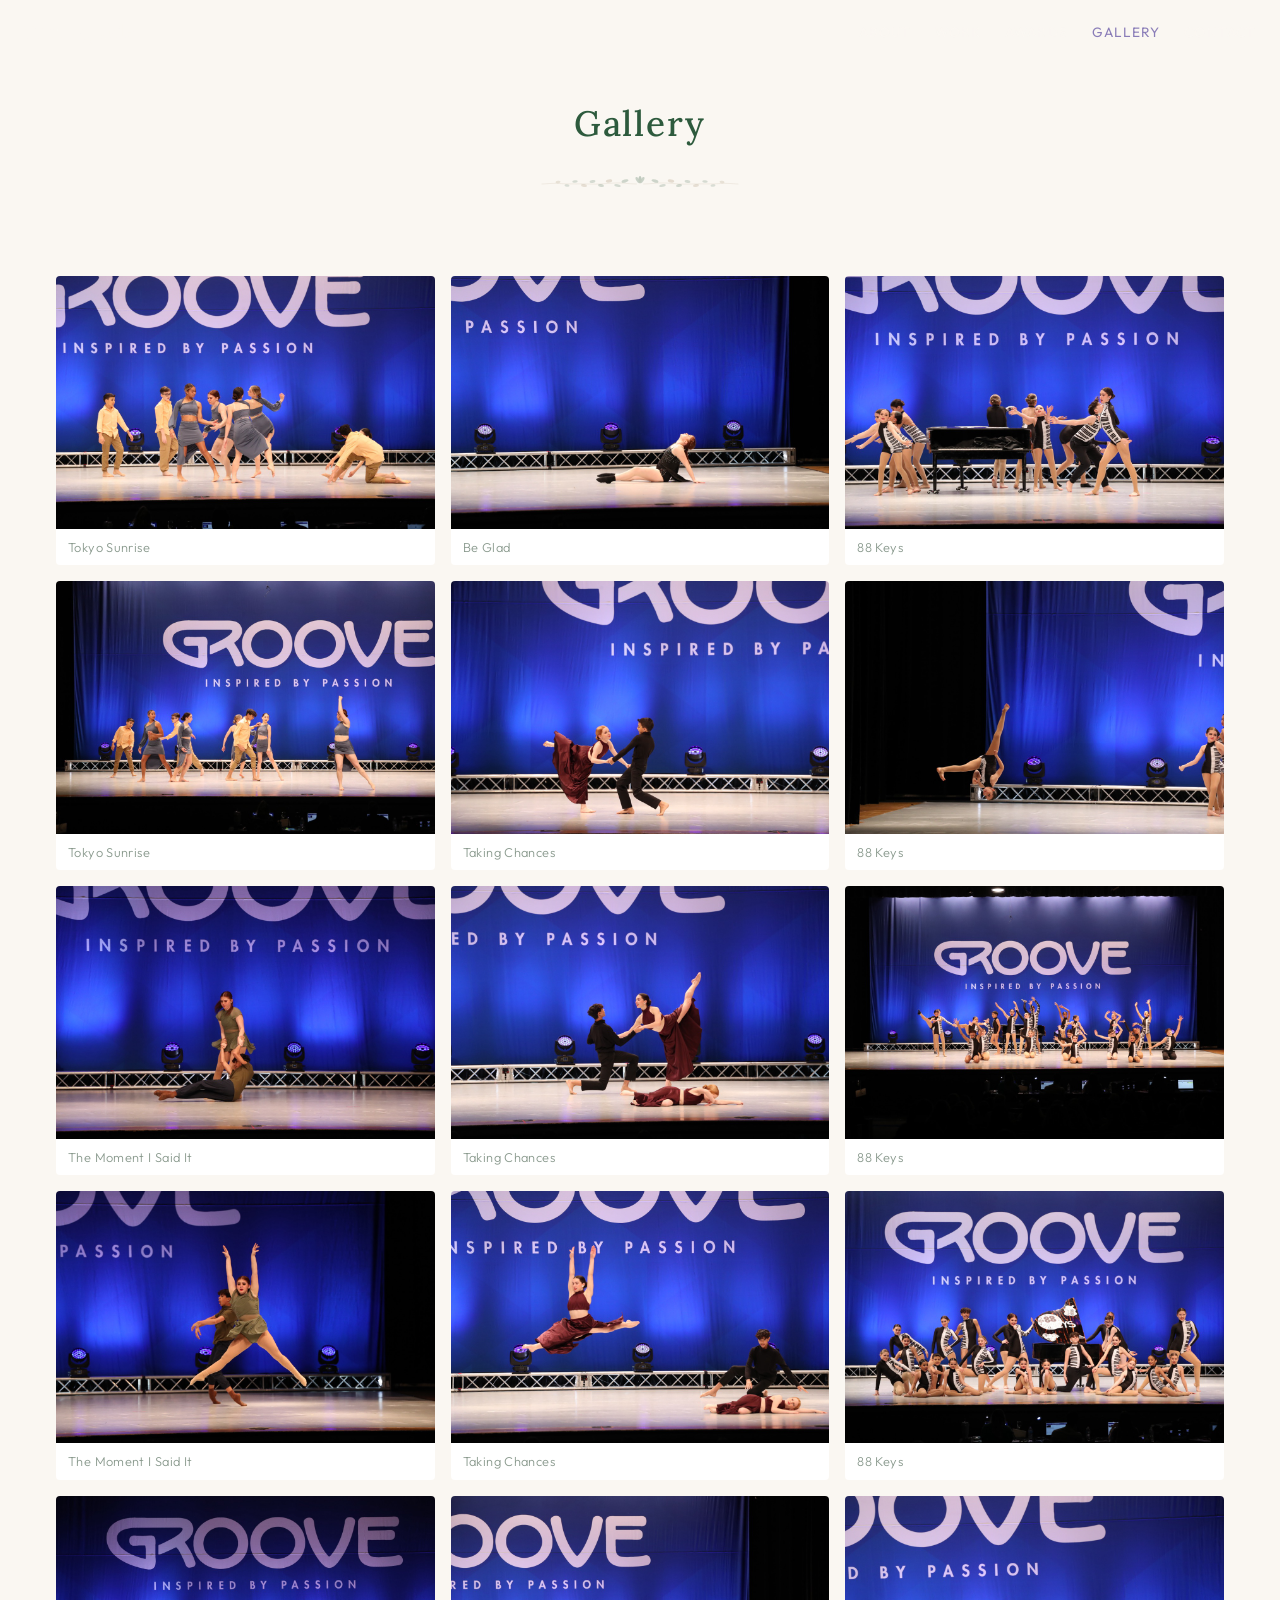
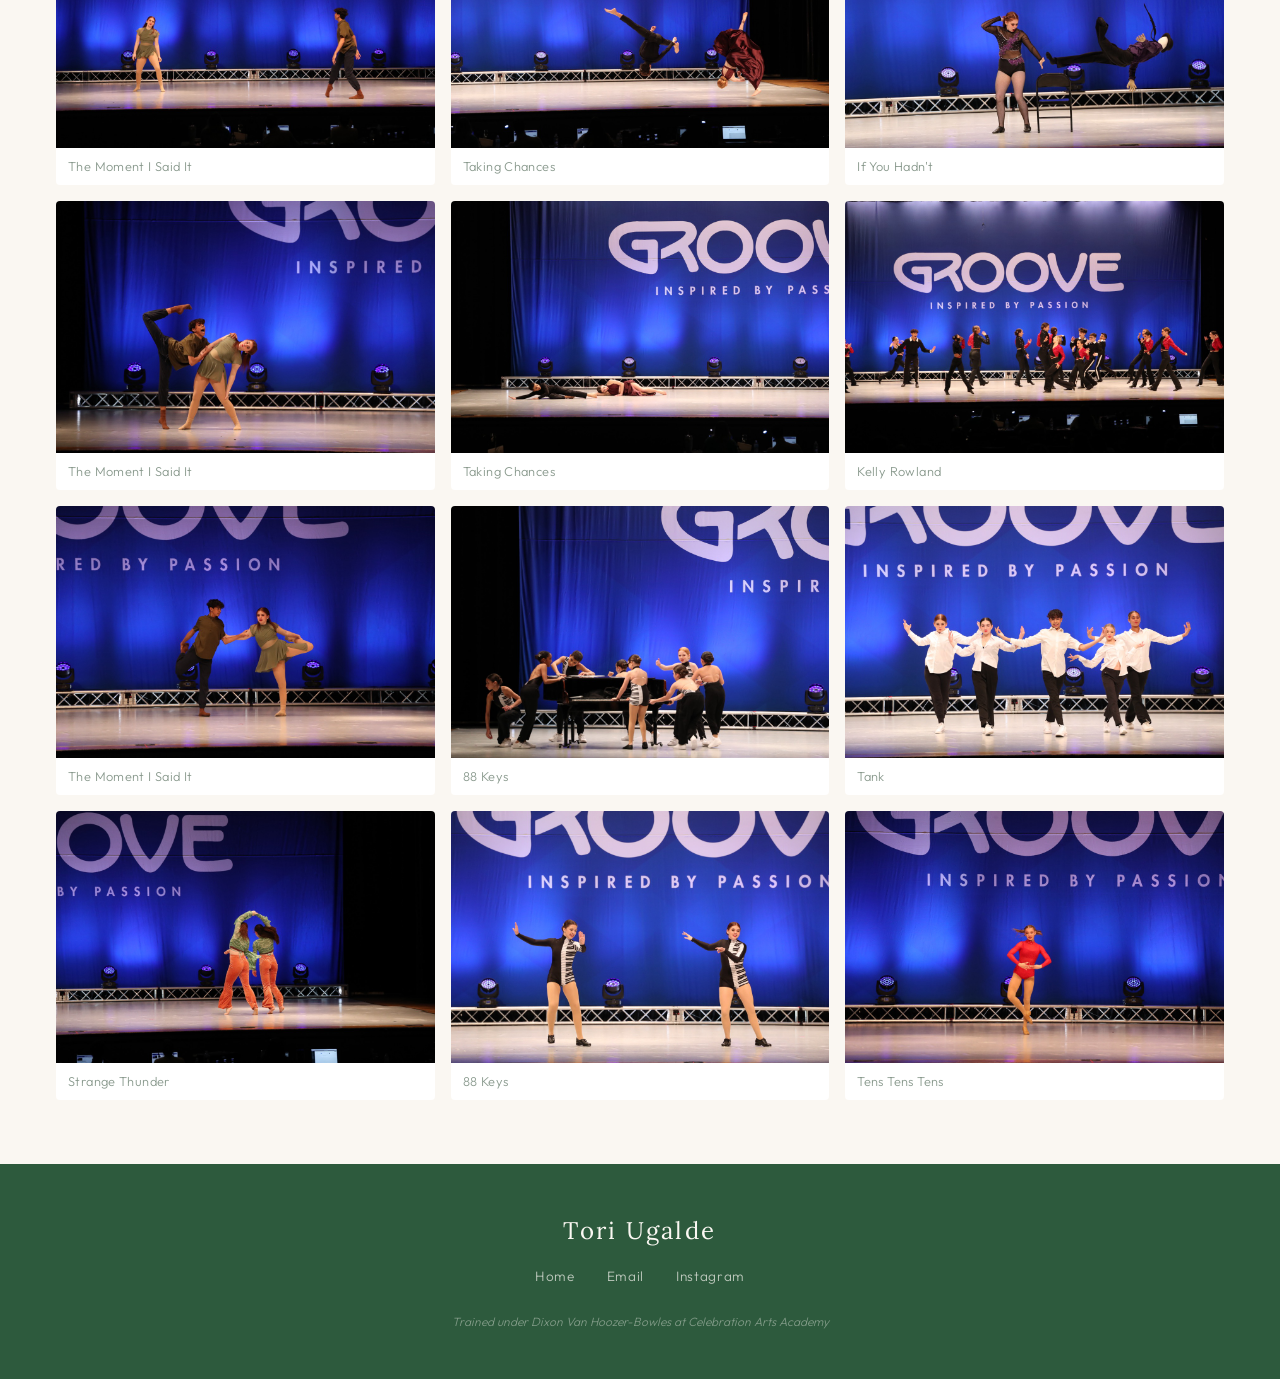
==== gallery.html @ 60e7b891 "feat: add complete main page and gallery — hero, bio, reel, featured work, awards" ====
<!DOCTYPE html>
<html lang="en">
<head>
  <meta charset="UTF-8">
  <meta name="viewport" content="width=device-width, initial-scale=1.0">
  <title>Gallery — Tori Ugalde</title>
  <meta name="description" content="Photo gallery of Tori Ugalde's competitive dance performances across three seasons at Celebration Arts Academy.">

  <link rel="preconnect" href="https://fonts.googleapis.com">
  <link rel="preconnect" href="https://fonts.gstatic.com" crossorigin>
  <link href="https://fonts.googleapis.com/css2?family=Lora:ital,wght@0,400;0,500;0,600;1,400;1,500&family=Outfit:wght@300;400;500&display=swap" rel="stylesheet">

  <link rel="stylesheet" href="css/style.css">
  <link rel="stylesheet" href="css/gallery.css">
</head>
<body>

  <!-- Navigation (always scrolled on gallery page) -->
  <nav class="nav scrolled" aria-label="Main navigation">
    <span class="nav-name">Tori Ugalde</span>
    <ul class="nav-links">
      <li><a href="index.html#bio">About</a></li>
      <li><a href="index.html#work">Work</a></li>
      <li><a href="index.html#awards">Awards</a></li>
      <li><a href="gallery.html" style="color:var(--lavender-dark)">Gallery</a></li>
      <li><a href="index.html#contact">Contact</a></li>
    </ul>
  </nav>

  <!-- Gallery Header -->
  <header class="gallery-header">
    <h1 class="section-title">Gallery</h1>
    <img class="section-divider" src="images/svg/botanical-divider.svg" alt="">
  </header>

  <!-- Gallery Grid -->
  <main>
    <div class="gallery-grid">

      <!-- Tokyo Sunrise -->
      <div class="gallery-item">
        <img
          src="data:image/svg+xml,%3Csvg xmlns='http://www.w3.org/2000/svg' viewBox='0 0 4 3'%3E%3C/svg%3E"
          data-src="images/photos/tokyo-sunrise-1.jpg"
          data-full="images/photos/tokyo-sunrise-1.jpg"
          alt="Tokyo Sunrise"
          loading="lazy"
        >
        <div class="gallery-item-label">Tokyo Sunrise</div>
      </div>

      <div class="gallery-item">
        <img
          src="data:image/svg+xml,%3Csvg xmlns='http://www.w3.org/2000/svg' viewBox='0 0 4 3'%3E%3C/svg%3E"
          data-src="images/photos/tokyo-sunrise-2.jpg"
          data-full="images/photos/tokyo-sunrise-2.jpg"
          alt="Tokyo Sunrise"
          loading="lazy"
        >
        <div class="gallery-item-label">Tokyo Sunrise</div>
      </div>

      <!-- The Moment I Said It -->
      <div class="gallery-item">
        <img
          src="data:image/svg+xml,%3Csvg xmlns='http://www.w3.org/2000/svg' viewBox='0 0 4 3'%3E%3C/svg%3E"
          data-src="images/photos/the-moment-1.jpg"
          data-full="images/photos/the-moment-1.jpg"
          alt="The Moment I Said It"
          loading="lazy"
        >
        <div class="gallery-item-label">The Moment I Said It</div>
      </div>

      <div class="gallery-item">
        <img
          src="data:image/svg+xml,%3Csvg xmlns='http://www.w3.org/2000/svg' viewBox='0 0 4 3'%3E%3C/svg%3E"
          data-src="images/photos/the-moment-2.jpg"
          data-full="images/photos/the-moment-2.jpg"
          alt="The Moment I Said It"
          loading="lazy"
        >
        <div class="gallery-item-label">The Moment I Said It</div>
      </div>

      <div class="gallery-item">
        <img
          src="data:image/svg+xml,%3Csvg xmlns='http://www.w3.org/2000/svg' viewBox='0 0 4 3'%3E%3C/svg%3E"
          data-src="images/photos/the-moment-3.jpg"
          data-full="images/photos/the-moment-3.jpg"
          alt="The Moment I Said It"
          loading="lazy"
        >
        <div class="gallery-item-label">The Moment I Said It</div>
      </div>

      <div class="gallery-item">
        <img
          src="data:image/svg+xml,%3Csvg xmlns='http://www.w3.org/2000/svg' viewBox='0 0 4 3'%3E%3C/svg%3E"
          data-src="images/photos/the-moment-4.jpg"
          data-full="images/photos/the-moment-4.jpg"
          alt="The Moment I Said It"
          loading="lazy"
        >
        <div class="gallery-item-label">The Moment I Said It</div>
      </div>

      <div class="gallery-item">
        <img
          src="data:image/svg+xml,%3Csvg xmlns='http://www.w3.org/2000/svg' viewBox='0 0 4 3'%3E%3C/svg%3E"
          data-src="images/photos/the-moment-5.jpg"
          data-full="images/photos/the-moment-5.jpg"
          alt="The Moment I Said It"
          loading="lazy"
        >
        <div class="gallery-item-label">The Moment I Said It</div>
      </div>

      <!-- Strange Thunder -->
      <div class="gallery-item">
        <img
          src="data:image/svg+xml,%3Csvg xmlns='http://www.w3.org/2000/svg' viewBox='0 0 4 3'%3E%3C/svg%3E"
          data-src="images/photos/strange-thunder-1.jpg"
          data-full="images/photos/strange-thunder-1.jpg"
          alt="Strange Thunder"
          loading="lazy"
        >
        <div class="gallery-item-label">Strange Thunder</div>
      </div>

      <!-- Be Glad -->
      <div class="gallery-item">
        <img
          src="data:image/svg+xml,%3Csvg xmlns='http://www.w3.org/2000/svg' viewBox='0 0 4 3'%3E%3C/svg%3E"
          data-src="images/photos/be-glad-1.jpg"
          data-full="images/photos/be-glad-1.jpg"
          alt="Be Glad"
          loading="lazy"
        >
        <div class="gallery-item-label">Be Glad</div>
      </div>

      <!-- Taking Chances -->
      <div class="gallery-item">
        <img
          src="data:image/svg+xml,%3Csvg xmlns='http://www.w3.org/2000/svg' viewBox='0 0 4 3'%3E%3C/svg%3E"
          data-src="images/photos/taking-chances-1.jpg"
          data-full="images/photos/taking-chances-1.jpg"
          alt="Taking Chances"
          loading="lazy"
        >
        <div class="gallery-item-label">Taking Chances</div>
      </div>

      <div class="gallery-item">
        <img
          src="data:image/svg+xml,%3Csvg xmlns='http://www.w3.org/2000/svg' viewBox='0 0 4 3'%3E%3C/svg%3E"
          data-src="images/photos/taking-chances-2.jpg"
          data-full="images/photos/taking-chances-2.jpg"
          alt="Taking Chances"
          loading="lazy"
        >
        <div class="gallery-item-label">Taking Chances</div>
      </div>

      <div class="gallery-item">
        <img
          src="data:image/svg+xml,%3Csvg xmlns='http://www.w3.org/2000/svg' viewBox='0 0 4 3'%3E%3C/svg%3E"
          data-src="images/photos/taking-chances-3.jpg"
          data-full="images/photos/taking-chances-3.jpg"
          alt="Taking Chances"
          loading="lazy"
        >
        <div class="gallery-item-label">Taking Chances</div>
      </div>

      <div class="gallery-item">
        <img
          src="data:image/svg+xml,%3Csvg xmlns='http://www.w3.org/2000/svg' viewBox='0 0 4 3'%3E%3C/svg%3E"
          data-src="images/photos/taking-chances-4.jpg"
          data-full="images/photos/taking-chances-4.jpg"
          alt="Taking Chances"
          loading="lazy"
        >
        <div class="gallery-item-label">Taking Chances</div>
      </div>

      <div class="gallery-item">
        <img
          src="data:image/svg+xml,%3Csvg xmlns='http://www.w3.org/2000/svg' viewBox='0 0 4 3'%3E%3C/svg%3E"
          data-src="images/photos/taking-chances-5.jpg"
          data-full="images/photos/taking-chances-5.jpg"
          alt="Taking Chances"
          loading="lazy"
        >
        <div class="gallery-item-label">Taking Chances</div>
      </div>

      <!-- 88 Keys -->
      <div class="gallery-item">
        <img
          src="data:image/svg+xml,%3Csvg xmlns='http://www.w3.org/2000/svg' viewBox='0 0 4 3'%3E%3C/svg%3E"
          data-src="images/photos/88-keys-1.jpg"
          data-full="images/photos/88-keys-1.jpg"
          alt="88 Keys"
          loading="lazy"
        >
        <div class="gallery-item-label">88 Keys</div>
      </div>

      <div class="gallery-item">
        <img
          src="data:image/svg+xml,%3Csvg xmlns='http://www.w3.org/2000/svg' viewBox='0 0 4 3'%3E%3C/svg%3E"
          data-src="images/photos/88-keys-2.jpg"
          data-full="images/photos/88-keys-2.jpg"
          alt="88 Keys"
          loading="lazy"
        >
        <div class="gallery-item-label">88 Keys</div>
      </div>

      <div class="gallery-item">
        <img
          src="data:image/svg+xml,%3Csvg xmlns='http://www.w3.org/2000/svg' viewBox='0 0 4 3'%3E%3C/svg%3E"
          data-src="images/photos/88-keys-3.jpg"
          data-full="images/photos/88-keys-3.jpg"
          alt="88 Keys"
          loading="lazy"
        >
        <div class="gallery-item-label">88 Keys</div>
      </div>

      <div class="gallery-item">
        <img
          src="data:image/svg+xml,%3Csvg xmlns='http://www.w3.org/2000/svg' viewBox='0 0 4 3'%3E%3C/svg%3E"
          data-src="images/photos/88-keys-4.jpg"
          data-full="images/photos/88-keys-4.jpg"
          alt="88 Keys"
          loading="lazy"
        >
        <div class="gallery-item-label">88 Keys</div>
      </div>

      <div class="gallery-item">
        <img
          src="data:image/svg+xml,%3Csvg xmlns='http://www.w3.org/2000/svg' viewBox='0 0 4 3'%3E%3C/svg%3E"
          data-src="images/photos/88-keys-5.jpg"
          data-full="images/photos/88-keys-5.jpg"
          alt="88 Keys"
          loading="lazy"
        >
        <div class="gallery-item-label">88 Keys</div>
      </div>

      <div class="gallery-item">
        <img
          src="data:image/svg+xml,%3Csvg xmlns='http://www.w3.org/2000/svg' viewBox='0 0 4 3'%3E%3C/svg%3E"
          data-src="images/photos/88-keys-6.jpg"
          data-full="images/photos/88-keys-6.jpg"
          alt="88 Keys"
          loading="lazy"
        >
        <div class="gallery-item-label">88 Keys</div>
      </div>

      <!-- If You Hadn't -->
      <div class="gallery-item">
        <img
          src="data:image/svg+xml,%3Csvg xmlns='http://www.w3.org/2000/svg' viewBox='0 0 4 3'%3E%3C/svg%3E"
          data-src="images/photos/if-you-hadnt-1.jpg"
          data-full="images/photos/if-you-hadnt-1.jpg"
          alt="If You Hadn't"
          loading="lazy"
        >
        <div class="gallery-item-label">If You Hadn't</div>
      </div>

      <!-- Kelly Rowland -->
      <div class="gallery-item">
        <img
          src="data:image/svg+xml,%3Csvg xmlns='http://www.w3.org/2000/svg' viewBox='0 0 4 3'%3E%3C/svg%3E"
          data-src="images/photos/kelly-rowland-1.jpg"
          data-full="images/photos/kelly-rowland-1.jpg"
          alt="Kelly Rowland"
          loading="lazy"
        >
        <div class="gallery-item-label">Kelly Rowland</div>
      </div>

      <!-- Tank -->
      <div class="gallery-item">
        <img
          src="data:image/svg+xml,%3Csvg xmlns='http://www.w3.org/2000/svg' viewBox='0 0 4 3'%3E%3C/svg%3E"
          data-src="images/photos/tank-1.jpg"
          data-full="images/photos/tank-1.jpg"
          alt="Tank"
          loading="lazy"
        >
        <div class="gallery-item-label">Tank</div>
      </div>

      <!-- Tens Tens Tens -->
      <div class="gallery-item">
        <img
          src="data:image/svg+xml,%3Csvg xmlns='http://www.w3.org/2000/svg' viewBox='0 0 4 3'%3E%3C/svg%3E"
          data-src="images/photos/tens-tens-tens-1.jpg"
          data-full="images/photos/tens-tens-tens-1.jpg"
          alt="Tens Tens Tens"
          loading="lazy"
        >
        <div class="gallery-item-label">Tens Tens Tens</div>
      </div>

    </div>
  </main>

  <!-- Lightbox -->
  <div class="lightbox" role="dialog" aria-modal="true" aria-label="Photo lightbox">
    <button class="lightbox-close" aria-label="Close lightbox">&times;</button>
    <button class="lightbox-nav lightbox-prev" aria-label="Previous photo">&#8249;</button>
    <img class="lightbox-img" src="" alt="">
    <button class="lightbox-nav lightbox-next" aria-label="Next photo">&#8250;</button>
    <p class="lightbox-caption"></p>
  </div>

  <!-- Footer -->
  <footer class="footer">
    <p class="footer-name">Tori Ugalde</p>
    <nav class="footer-links" aria-label="Footer navigation">
      <a href="index.html">Home</a>
      <a href="mailto:email@example.com">Email</a>
      <a href="https://instagram.com/" target="_blank" rel="noopener noreferrer">Instagram</a>
    </nav>
    <p class="footer-credit">Trained under Dixon Van Hoozer-Bowles at Celebration Arts Academy</p>
  </footer>

  <script src="js/main.js"></script>
  <script src="js/gallery.js"></script>
</body>
</html>
---- css/style.css ----
/* ═══════════════════════════════════════════════════════
   Tori Ugalde — Dancer Portfolio
   Palette: lavender, forest green, warm brown, cream
   Aesthetic: elegant, botanical, theatrical
   ═══════════════════════════════════════════════════════ */

/* ── Reset & Base ─────────────────────────────────────── */
*, *::before, *::after { margin: 0; padding: 0; box-sizing: border-box; }

:root {
  --lavender: #B4A7D6;
  --lavender-light: #D0C8E8;
  --lavender-dark: #8A7DB8;
  --green: #2D5A3D;
  --green-light: #3D7A53;
  --brown: #8B6F47;
  --brown-light: #A8895F;
  --cream: #FAF7F2;
  --cream-dark: #F0EBE3;
  --text-primary: #2A3A2E;
  --text-secondary: #5A6A5E;
  --text-light: #8A9A8E;

  --font-display: 'Lora', 'Georgia', serif;
  --font-body: 'Outfit', 'Helvetica Neue', sans-serif;

  --section-padding: 4rem 1.5rem;
  --max-width: 1100px;
  --transition: 0.3s ease;
}

html { scroll-behavior: smooth; }

body {
  font-family: var(--font-body);
  font-weight: 300;
  color: var(--text-primary);
  background: var(--cream);
  line-height: 1.6;
  -webkit-font-smoothing: antialiased;
}

img { max-width: 100%; height: auto; display: block; }
a { color: var(--lavender-dark); text-decoration: none; transition: color var(--transition); }
a:hover { color: var(--green); }

.container { max-width: var(--max-width); margin: 0 auto; padding: 0 1.5rem; }

/* ── Navigation ───────────────────────────────────────── */
.nav {
  position: fixed;
  top: 0;
  left: 0;
  right: 0;
  z-index: 100;
  padding: 1rem 1.5rem;
  display: flex;
  justify-content: space-between;
  align-items: center;
  transition: background var(--transition), box-shadow var(--transition);
}

.nav.scrolled {
  background: rgba(250, 247, 242, 0.95);
  backdrop-filter: blur(10px);
  box-shadow: 0 1px 20px rgba(45, 90, 61, 0.08);
}

.nav-name {
  font-family: var(--font-display);
  font-size: 1.25rem;
  font-weight: 600;
  color: var(--cream);
  letter-spacing: 0.02em;
  transition: color var(--transition);
}

.nav.scrolled .nav-name { color: var(--green); }

.nav-links {
  display: flex;
  gap: 1.5rem;
  list-style: none;
}

.nav-links a {
  font-size: 0.85rem;
  font-weight: 400;
  letter-spacing: 0.08em;
  text-transform: uppercase;
  color: rgba(250, 247, 242, 0.85);
  transition: color var(--transition);
}

.nav.scrolled .nav-links a { color: var(--text-secondary); }
.nav-links a:hover { color: var(--lavender-dark); }

/* ── Hero ─────────────────────────────────────────────── */
.hero {
  position: relative;
  height: 100vh;
  min-height: 600px;
  display: flex;
  align-items: center;
  justify-content: center;
  overflow: hidden;
}

.hero-video {
  position: absolute;
  inset: 0;
  width: 100%;
  height: 100%;
  object-fit: cover;
}

.hero-overlay {
  position: absolute;
  inset: 0;
  background: linear-gradient(
    to bottom,
    rgba(42, 58, 46, 0.3) 0%,
    rgba(42, 58, 46, 0.5) 50%,
    rgba(42, 58, 46, 0.7) 100%
  );
}

.hero-content {
  position: relative;
  z-index: 2;
  text-align: center;
  color: var(--cream);
}

.hero-name {
  font-family: var(--font-display);
  font-size: 3.5rem;
  font-weight: 400;
  letter-spacing: 0.1em;
  text-transform: uppercase;
  margin-bottom: 0.5rem;
}

.hero-subtitle {
  font-family: var(--font-body);
  font-size: 0.9rem;
  font-weight: 300;
  letter-spacing: 0.3em;
  text-transform: uppercase;
  opacity: 0.8;
}

.hero-corners {
  position: absolute;
  inset: 2rem;
  z-index: 2;
  pointer-events: none;
}

.hero-corner {
  position: absolute;
  width: 80px;
  height: 80px;
  opacity: 0.4;
}

.hero-corner--tl { top: 0; left: 0; }
.hero-corner--tr { top: 0; right: 0; transform: scaleX(-1); }
.hero-corner--bl { bottom: 0; left: 0; transform: scaleY(-1); }
.hero-corner--br { bottom: 0; right: 0; transform: scale(-1); }

.hero-scroll {
  position: absolute;
  bottom: 2rem;
  left: 50%;
  transform: translateX(-50%);
  z-index: 2;
  color: var(--cream);
  opacity: 0.6;
  animation: scrollBounce 2s ease-in-out infinite;
}

@keyframes scrollBounce {
  0%, 100% { transform: translateX(-50%) translateY(0); }
  50% { transform: translateX(-50%) translateY(8px); }
}

/* ── Section Shared ───────────────────────────────────── */
.section {
  padding: var(--section-padding);
}

.section-title {
  font-family: var(--font-display);
  font-size: 2.2rem;
  font-weight: 500;
  color: var(--green);
  text-align: center;
  margin-bottom: 0.75rem;
  letter-spacing: 0.05em;
}

.section-divider {
  display: block;
  width: 200px;
  height: 40px;
  margin: 0 auto 2.5rem;
}

/* ── Bio ──────────────────────────────────────────────── */
.bio {
  background: var(--cream);
}

.bio-inner {
  display: grid;
  grid-template-columns: 1fr;
  gap: 2rem;
  align-items: center;
}

.bio-photo {
  width: 100%;
  max-width: 350px;
  margin: 0 auto;
  border-radius: 4px;
  box-shadow: 0 4px 30px rgba(45, 90, 61, 0.12);
}

.bio-text p {
  font-size: 1.05rem;
  line-height: 1.8;
  color: var(--text-secondary);
  margin-bottom: 1rem;
}

/* ── Reel ─────────────────────────────────────────────── */
.reel {
  background: var(--cream-dark);
}

.reel-embed {
  position: relative;
  width: 100%;
  max-width: 800px;
  margin: 0 auto;
  padding-bottom: 56.25%;
  border-radius: 4px;
  overflow: hidden;
  box-shadow: 0 4px 30px rgba(45, 90, 61, 0.12);
}

.reel-embed iframe {
  position: absolute;
  top: 0;
  left: 0;
  width: 100%;
  height: 100%;
  border: none;
}

/* ── Featured Work ────────────────────────────────────── */
.work {
  background: var(--cream);
}

.work-grid {
  display: grid;
  grid-template-columns: 1fr;
  gap: 1.5rem;
}

.work-card {
  background: #fff;
  border-radius: 4px;
  overflow: hidden;
  box-shadow: 0 2px 20px rgba(45, 90, 61, 0.08);
  transition: transform var(--transition), box-shadow var(--transition);
}

.work-card:hover {
  transform: translateY(-4px);
  box-shadow: 0 8px 40px rgba(45, 90, 61, 0.15);
}

.work-card-img {
  width: 100%;
  aspect-ratio: 4/3;
  object-fit: cover;
}

.work-card-body {
  padding: 1.25rem;
}

.work-card-title {
  font-family: var(--font-display);
  font-size: 1.3rem;
  font-weight: 600;
  color: var(--green);
  margin-bottom: 0.35rem;
}

.work-card-awards {
  font-size: 0.8rem;
  font-weight: 400;
  color: var(--text-light);
  letter-spacing: 0.03em;
  line-height: 1.5;
}

/* ── Awards ───────────────────────────────────────────── */
.awards {
  background: var(--cream-dark);
}

.awards-list {
  max-width: 700px;
  margin: 0 auto;
  list-style: none;
}

.awards-list li {
  padding: 0.75rem 0;
  border-bottom: 1px solid rgba(45, 90, 61, 0.08);
  display: flex;
  justify-content: space-between;
  align-items: baseline;
  gap: 1rem;
}

.award-name {
  font-family: var(--font-display);
  font-size: 1.1rem;
  font-weight: 500;
  color: var(--text-primary);
}

.award-piece {
  font-size: 0.85rem;
  color: var(--text-light);
  text-align: right;
  flex-shrink: 0;
}

/* ── Footer ───────────────────────────────────────────── */
.footer {
  background: var(--green);
  color: var(--cream);
  padding: 3rem 1.5rem;
  text-align: center;
}

.footer-name {
  font-family: var(--font-display);
  font-size: 1.5rem;
  font-weight: 400;
  letter-spacing: 0.1em;
  margin-bottom: 1rem;
}

.footer-links {
  display: flex;
  justify-content: center;
  gap: 2rem;
  margin-bottom: 1.5rem;
}

.footer-links a {
  color: rgba(250, 247, 242, 0.7);
  font-size: 0.85rem;
  letter-spacing: 0.05em;
}

.footer-links a:hover { color: var(--cream); }

.footer-credit {
  font-size: 0.75rem;
  color: rgba(250, 247, 242, 0.4);
  font-style: italic;
}

/* ── Scroll Reveal ────────────────────────────────────── */
.reveal {
  opacity: 0;
  transform: translateY(20px);
  transition: opacity 0.6s ease, transform 0.6s ease;
}

.reveal.visible {
  opacity: 1;
  transform: translateY(0);
}

/* ── YouTube Lazy Load ────────────────────────────────── */
.yt-lazy {
  cursor: pointer;
}

.yt-lazy-thumb {
  width: 100%;
  height: 100%;
  background-size: cover;
  background-position: center;
  display: flex;
  align-items: center;
  justify-content: center;
}

.yt-lazy-play {
  background: none;
  border: none;
  cursor: pointer;
  opacity: 0.8;
  transition: opacity var(--transition), transform var(--transition);
}

.yt-lazy-play:hover {
  opacity: 1;
  transform: scale(1.1);
}

/* ── Responsive ───────────────────────────────────────── */
@media (min-width: 640px) {
  .work-grid { grid-template-columns: repeat(2, 1fr); }
}

@media (min-width: 768px) {
  .bio-inner { grid-template-columns: 300px 1fr; }
  .hero-name { font-size: 4.5rem; }
  :root { --section-padding: 5rem 2rem; }
}

@media (min-width: 1024px) {
  .work-grid { grid-template-columns: repeat(2, 1fr); }
  .hero-name { font-size: 5.5rem; }
  :root { --section-padding: 6rem 2rem; }
}
---- css/gallery.css ----
/* ═══════════════════════════════════════════════════════
   Gallery — Masonry Grid + Lightbox
   ═══════════════════════════════════════════════════════ */

.gallery-header {
  padding: 6rem 1.5rem 2rem;
  text-align: center;
  background: var(--cream);
}

.gallery-grid {
  columns: 1;
  column-gap: 0.75rem;
  padding: 0 1rem 3rem;
  max-width: 1200px;
  margin: 0 auto;
}

.gallery-item {
  break-inside: avoid;
  margin-bottom: 0.75rem;
  border-radius: 4px;
  overflow: hidden;
  cursor: pointer;
  transition: transform var(--transition), box-shadow var(--transition);
}

.gallery-item:hover {
  transform: scale(1.02);
  box-shadow: 0 8px 30px rgba(99, 102, 160, 0.15);
}

.gallery-item img {
  width: 100%;
  display: block;
}

.gallery-item-label {
  padding: 0.5rem 0.75rem;
  background: #fff;
  font-size: 0.8rem;
  color: var(--text-light);
  font-family: var(--font-body);
  letter-spacing: 0.03em;
}

.lightbox {
  display: none;
  position: fixed;
  inset: 0;
  z-index: 1000;
  background: rgba(20, 20, 30, 0.95);
  align-items: center;
  justify-content: center;
  padding: 2rem;
}

.lightbox.active { display: flex; }

.lightbox-img {
  max-width: 90vw;
  max-height: 85vh;
  object-fit: contain;
  border-radius: 4px;
}

.lightbox-close {
  position: absolute;
  top: 1.5rem;
  right: 1.5rem;
  background: none;
  border: none;
  color: var(--cream);
  font-size: 2rem;
  cursor: pointer;
  opacity: 0.7;
  transition: opacity var(--transition);
  font-family: var(--font-body);
}

.lightbox-close:hover { opacity: 1; }

.lightbox-nav {
  position: absolute;
  top: 50%;
  transform: translateY(-50%);
  background: none;
  border: none;
  color: var(--cream);
  font-size: 2.5rem;
  cursor: pointer;
  opacity: 0.5;
  transition: opacity var(--transition);
  padding: 1rem;
  font-family: var(--font-body);
}

.lightbox-nav:hover { opacity: 1; }
.lightbox-prev { left: 1rem; }
.lightbox-next { right: 1rem; }

.lightbox-caption {
  position: absolute;
  bottom: 1.5rem;
  left: 50%;
  transform: translateX(-50%);
  color: var(--cream);
  font-size: 0.85rem;
  opacity: 0.6;
  letter-spacing: 0.05em;
  text-align: center;
}

@media (min-width: 640px) {
  .gallery-grid { columns: 2; }
}

@media (min-width: 1024px) {
  .gallery-grid { columns: 3; column-gap: 1rem; }
  .gallery-item { margin-bottom: 1rem; }
}
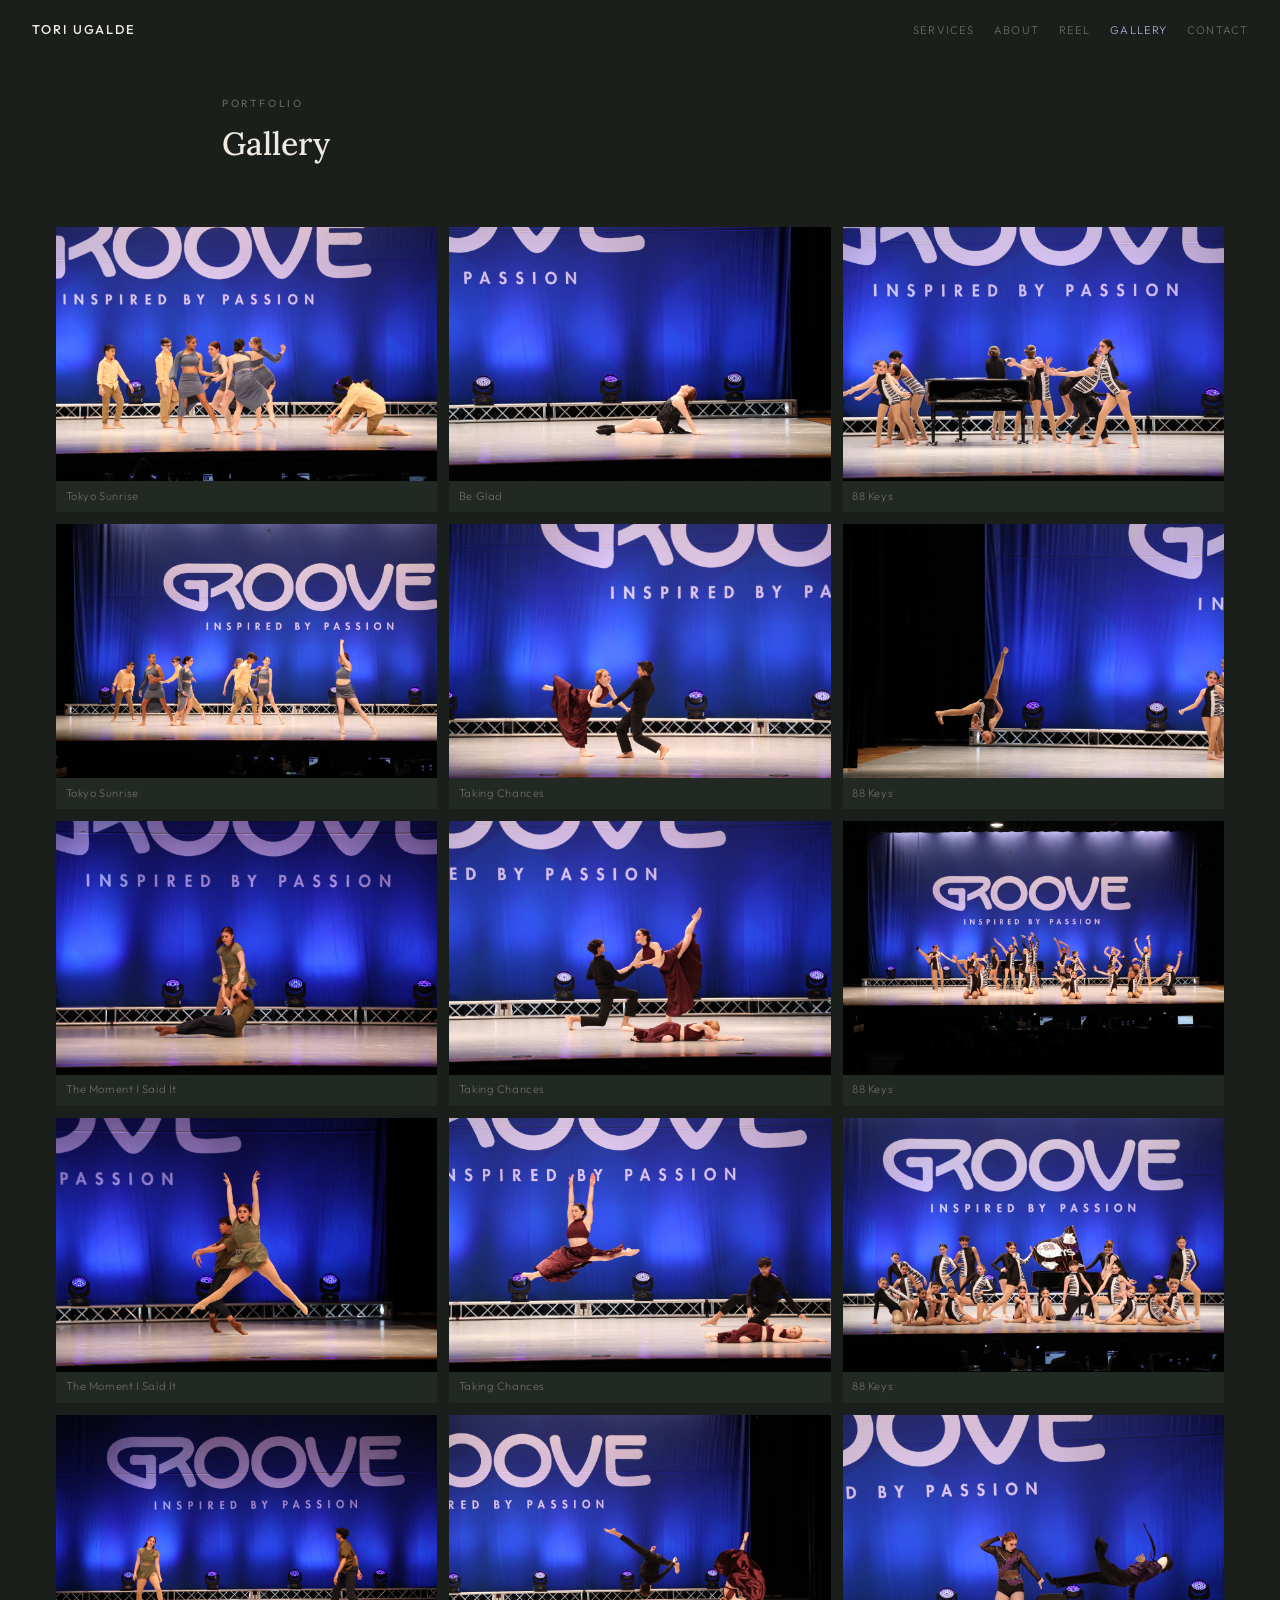
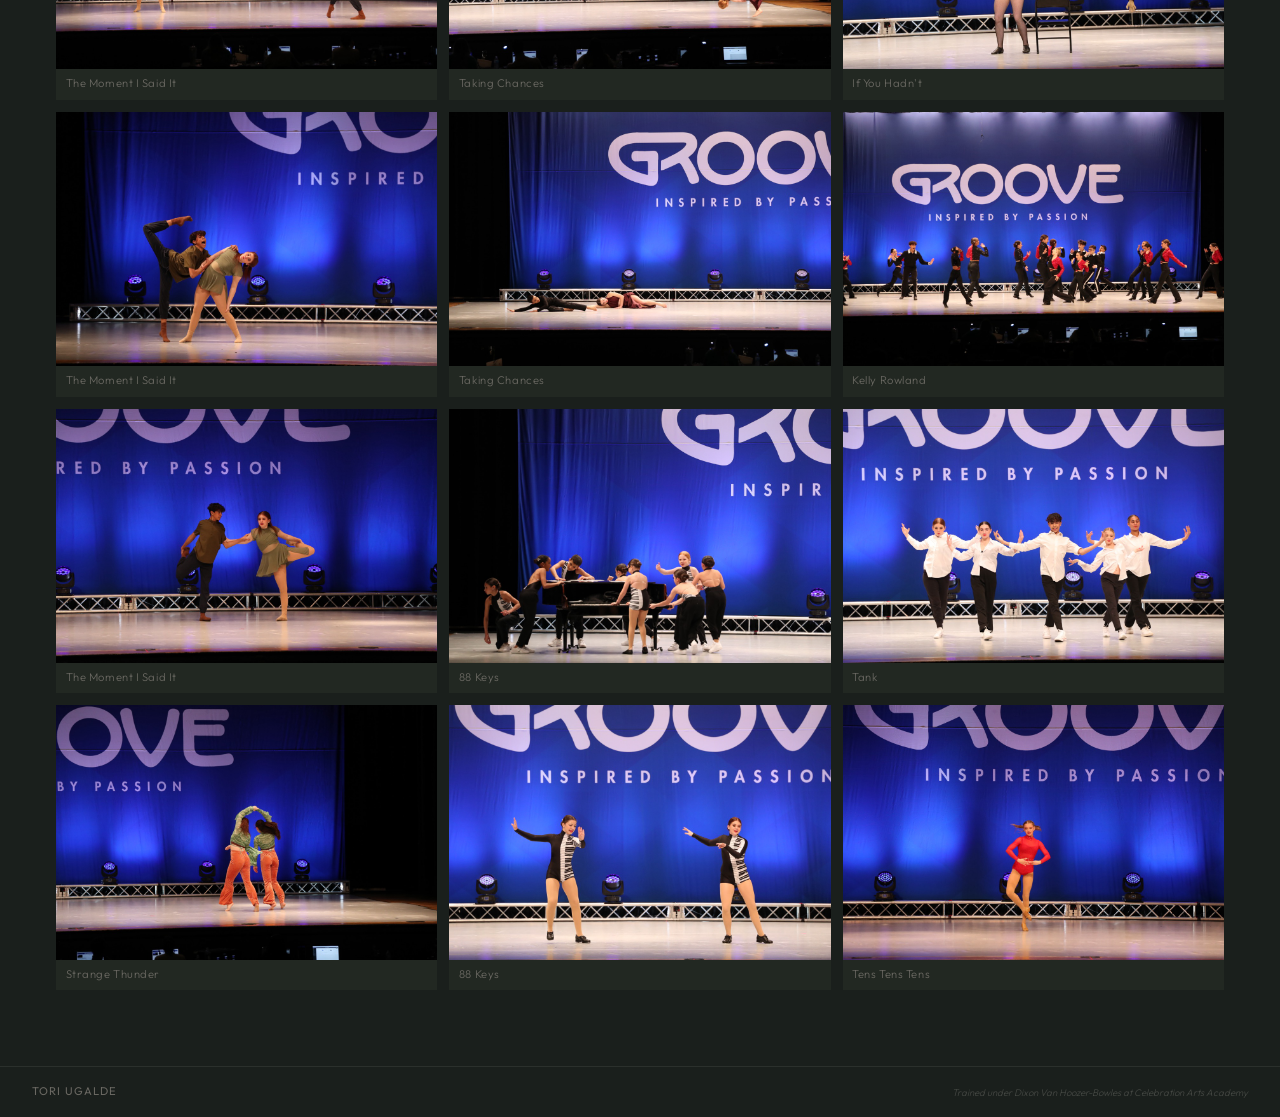
==== commit 1d3bce18: "redesign: dark theme — moody professional portfolio, split-screen about, lavender CTA, no cards" ====
--- a/gallery.html
+++ b/gallery.html
@@ -15,22 +15,20 @@
 </head>
 <body>
 
-  <!-- Navigation (always scrolled on gallery page) -->
-  <nav class="nav scrolled" aria-label="Main navigation">
-    <span class="nav-name">Tori Ugalde</span>
+  <nav class="nav scrolled">
+    <a href="index.html" class="nav-name">Tori Ugalde</a>
     <ul class="nav-links">
-      <li><a href="index.html#bio">About</a></li>
-      <li><a href="index.html#work">Work</a></li>
-      <li><a href="index.html#awards">Awards</a></li>
-      <li><a href="gallery.html" style="color:var(--lavender-dark)">Gallery</a></li>
+      <li><a href="index.html#services">Services</a></li>
+      <li><a href="index.html#about">About</a></li>
+      <li><a href="index.html#reel">Reel</a></li>
+      <li><a href="gallery.html" style="color:var(--lavender)">Gallery</a></li>
       <li><a href="index.html#contact">Contact</a></li>
     </ul>
   </nav>
 
-  <!-- Gallery Header -->
   <header class="gallery-header">
-    <h1 class="section-title">Gallery</h1>
-    <img class="section-divider" src="images/svg/botanical-divider.svg" alt="">
+    <p class="label">Portfolio</p>
+    <h1 class="heading">Gallery</h1>
   </header>
 
   <!-- Gallery Grid -->
@@ -323,15 +321,9 @@
     <p class="lightbox-caption"></p>
   </div>
 
-  <!-- Footer -->
   <footer class="footer">
-    <p class="footer-name">Tori Ugalde</p>
-    <nav class="footer-links" aria-label="Footer navigation">
-      <a href="index.html">Home</a>
-      <a href="mailto:email@example.com">Email</a>
-      <a href="https://instagram.com/" target="_blank" rel="noopener noreferrer">Instagram</a>
-    </nav>
-    <p class="footer-credit">Trained under Dixon Van Hoozer-Bowles at Celebration Arts Academy</p>
+    <span class="footer-name">Tori Ugalde</span>
+    <span class="footer-credit">Trained under Dixon Van Hoozer-Bowles at Celebration Arts Academy</span>
   </footer>
 
   <script src="js/main.js"></script>
--- a/css/style.css
+++ b/css/style.css
@@ -1,31 +1,29 @@
 /* ═══════════════════════════════════════════════════════
-   Tori Ugalde — Dancer Portfolio
-   Palette: lavender, forest green, warm brown, cream
-   Aesthetic: elegant, botanical, theatrical
+   Tori Ugalde — Choreographer / Teacher / Costume Designer
+   DARK THEME — moody, professional, hire-me energy
    ═══════════════════════════════════════════════════════ */
 
-/* ── Reset & Base ─────────────────────────────────────── */
 *, *::before, *::after { margin: 0; padding: 0; box-sizing: border-box; }
 
 :root {
+  --bg: #1A1F1C;
+  --bg-elevated: #222822;
+  --bg-accent: #2D352E;
   --lavender: #B4A7D6;
   --lavender-light: #D0C8E8;
-  --lavender-dark: #8A7DB8;
-  --green: #2D5A3D;
-  --green-light: #3D7A53;
-  --brown: #8B6F47;
-  --brown-light: #A8895F;
-  --cream: #FAF7F2;
-  --cream-dark: #F0EBE3;
-  --text-primary: #2A3A2E;
-  --text-secondary: #5A6A5E;
-  --text-light: #8A9A8E;
+  --lavender-muted: rgba(180, 167, 214, 0.15);
+  --green: #5DB97A;
+  --green-dark: #2D5A3D;
+  --brown: #C4A97D;
+  --cream: #F0EBE3;
+  --white: #FAFAF8;
+  --text-primary: #E8E4DC;
+  --text-secondary: #A8A49C;
+  --text-muted: #6A6862;
+  --border: rgba(240, 235, 227, 0.08);
 
   --font-display: 'Lora', 'Georgia', serif;
   --font-body: 'Outfit', 'Helvetica Neue', sans-serif;
-
-  --section-padding: 4rem 1.5rem;
-  --max-width: 1100px;
   --transition: 0.3s ease;
 }
 
@@ -35,74 +33,69 @@
   font-family: var(--font-body);
   font-weight: 300;
   color: var(--text-primary);
-  background: var(--cream);
+  background: var(--bg);
   line-height: 1.6;
   -webkit-font-smoothing: antialiased;
 }
 
 img { max-width: 100%; height: auto; display: block; }
-a { color: var(--lavender-dark); text-decoration: none; transition: color var(--transition); }
-a:hover { color: var(--green); }
-
-.container { max-width: var(--max-width); margin: 0 auto; padding: 0 1.5rem; }
-
-/* ── Navigation ───────────────────────────────────────── */
+a { color: var(--lavender); text-decoration: none; transition: color var(--transition); }
+a:hover { color: var(--lavender-light); }
+
+/* ── Nav — floating pill ──────────────────────────────── */
 .nav {
   position: fixed;
   top: 0;
   left: 0;
   right: 0;
   z-index: 100;
-  padding: 1rem 1.5rem;
+  padding: 1rem 2rem;
   display: flex;
   justify-content: space-between;
   align-items: center;
-  transition: background var(--transition), box-shadow var(--transition);
+  transition: background var(--transition);
 }
 
 .nav.scrolled {
-  background: rgba(250, 247, 242, 0.95);
-  backdrop-filter: blur(10px);
-  box-shadow: 0 1px 20px rgba(45, 90, 61, 0.08);
+  background: rgba(26, 31, 28, 0.95);
+  backdrop-filter: blur(12px);
+  border-bottom: 1px solid var(--border);
 }
 
 .nav-name {
-  font-family: var(--font-display);
-  font-size: 1.25rem;
-  font-weight: 600;
+  font-family: var(--font-body);
+  font-size: 0.8rem;
+  font-weight: 500;
   color: var(--cream);
-  letter-spacing: 0.02em;
+  letter-spacing: 0.15em;
+  text-transform: uppercase;
+}
+
+.nav-links {
+  display: flex;
+  gap: 1.25rem;
+  list-style: none;
+}
+
+.nav-links a {
+  font-size: 0.7rem;
+  font-weight: 300;
+  letter-spacing: 0.1em;
+  text-transform: uppercase;
+  color: var(--text-muted);
   transition: color var(--transition);
 }
 
-.nav.scrolled .nav-name { color: var(--green); }
-
-.nav-links {
-  display: flex;
-  gap: 1.5rem;
-  list-style: none;
-}
-
-.nav-links a {
-  font-size: 0.85rem;
-  font-weight: 400;
-  letter-spacing: 0.08em;
-  text-transform: uppercase;
-  color: rgba(250, 247, 242, 0.85);
-  transition: color var(--transition);
-}
-
-.nav.scrolled .nav-links a { color: var(--text-secondary); }
-.nav-links a:hover { color: var(--lavender-dark); }
-
-/* ── Hero ─────────────────────────────────────────────── */
+.nav-links a:hover { color: var(--cream); }
+
+/* ── Hero — cinematic, left-weighted ──────────────────── */
 .hero {
   position: relative;
   height: 100vh;
+  height: 100svh;
   min-height: 600px;
   display: flex;
-  align-items: center;
-  justify-content: center;
+  align-items: flex-end;
   overflow: hidden;
 }
 
@@ -118,136 +111,170 @@
   position: absolute;
   inset: 0;
   background: linear-gradient(
-    to bottom,
-    rgba(42, 58, 46, 0.3) 0%,
-    rgba(42, 58, 46, 0.5) 50%,
-    rgba(42, 58, 46, 0.7) 100%
+    to right,
+    rgba(26, 31, 28, 0.92) 0%,
+    rgba(26, 31, 28, 0.7) 35%,
+    rgba(26, 31, 28, 0.35) 100%
   );
 }
 
 .hero-content {
   position: relative;
   z-index: 2;
-  text-align: center;
+  padding: 0 2rem 5rem;
+  max-width: 600px;
+}
+
+.hero-label {
+  font-size: 0.65rem;
+  font-weight: 400;
+  letter-spacing: 0.25em;
+  text-transform: uppercase;
+  color: var(--lavender);
+  margin-bottom: 1.25rem;
+}
+
+.hero-name {
+  font-family: var(--font-display);
+  font-size: 3rem;
+  font-weight: 600;
+  color: var(--white);
+  line-height: 1.05;
+  margin-bottom: 1.25rem;
+}
+
+.hero-tagline {
+  font-size: 1rem;
+  font-weight: 300;
+  color: var(--text-secondary);
+  line-height: 1.7;
+  margin-bottom: 2.5rem;
+}
+
+.hero-cta {
+  display: inline-block;
+  font-size: 0.7rem;
+  font-weight: 500;
+  letter-spacing: 0.15em;
+  text-transform: uppercase;
+  color: var(--bg);
+  background: var(--cream);
+  padding: 0.9rem 2.25rem;
+  transition: background var(--transition), transform var(--transition);
+}
+
+.hero-cta:hover {
+  background: var(--lavender);
+  color: var(--bg);
+  transform: translateY(-2px);
+}
+
+/* ── Shared label/heading ─────────────────────────────── */
+.label {
+  font-size: 0.65rem;
+  font-weight: 400;
+  letter-spacing: 0.25em;
+  text-transform: uppercase;
+  color: var(--text-muted);
+  margin-bottom: 0.75rem;
+}
+
+.heading {
+  font-family: var(--font-display);
+  font-size: 1.75rem;
+  font-weight: 500;
   color: var(--cream);
-}
-
-.hero-name {
-  font-family: var(--font-display);
-  font-size: 3.5rem;
-  font-weight: 400;
-  letter-spacing: 0.1em;
-  text-transform: uppercase;
-  margin-bottom: 0.5rem;
-}
-
-.hero-subtitle {
-  font-family: var(--font-body);
-  font-size: 0.9rem;
-  font-weight: 300;
-  letter-spacing: 0.3em;
-  text-transform: uppercase;
-  opacity: 0.8;
-}
-
-.hero-corners {
-  position: absolute;
-  inset: 2rem;
-  z-index: 2;
-  pointer-events: none;
-}
-
-.hero-corner {
-  position: absolute;
-  width: 80px;
-  height: 80px;
-  opacity: 0.4;
-}
-
-.hero-corner--tl { top: 0; left: 0; }
-.hero-corner--tr { top: 0; right: 0; transform: scaleX(-1); }
-.hero-corner--bl { bottom: 0; left: 0; transform: scaleY(-1); }
-.hero-corner--br { bottom: 0; right: 0; transform: scale(-1); }
-
-.hero-scroll {
-  position: absolute;
-  bottom: 2rem;
-  left: 50%;
-  transform: translateX(-50%);
-  z-index: 2;
-  color: var(--cream);
-  opacity: 0.6;
-  animation: scrollBounce 2s ease-in-out infinite;
-}
-
-@keyframes scrollBounce {
-  0%, 100% { transform: translateX(-50%) translateY(0); }
-  50% { transform: translateX(-50%) translateY(8px); }
-}
-
-/* ── Section Shared ───────────────────────────────────── */
-.section {
-  padding: var(--section-padding);
-}
-
-.section-title {
-  font-family: var(--font-display);
-  font-size: 2.2rem;
-  font-weight: 500;
-  color: var(--green);
-  text-align: center;
-  margin-bottom: 0.75rem;
-  letter-spacing: 0.05em;
-}
-
-.section-divider {
-  display: block;
-  width: 200px;
-  height: 40px;
-  margin: 0 auto 2.5rem;
-}
-
-/* ── Bio ──────────────────────────────────────────────── */
-.bio {
-  background: var(--cream);
-}
-
-.bio-inner {
+  line-height: 1.2;
+  margin-bottom: 2rem;
+}
+
+/* ── Services — three columns, no cards ───────────────── */
+.services {
+  padding: 6rem 2rem;
+  border-top: 1px solid var(--border);
+}
+
+.services-inner {
+  max-width: 1000px;
+  margin: 0 auto;
+}
+
+.services-grid {
   display: grid;
   grid-template-columns: 1fr;
-  gap: 2rem;
-  align-items: center;
-}
-
-.bio-photo {
+  gap: 3rem;
+  margin-top: 1rem;
+}
+
+.service-number {
+  font-family: var(--font-display);
+  font-size: 2.5rem;
+  font-weight: 300;
+  color: var(--lavender-muted);
+  color: rgba(180, 167, 214, 0.25);
+  line-height: 1;
+  margin-bottom: 0.75rem;
+}
+
+.service-title {
+  font-family: var(--font-display);
+  font-size: 1.25rem;
+  font-weight: 600;
+  color: var(--cream);
+  margin-bottom: 0.5rem;
+}
+
+.service-desc {
+  font-size: 0.9rem;
+  color: var(--text-secondary);
+  line-height: 1.7;
+}
+
+/* ── About — split screen ─────────────────────────────── */
+.about {
+  display: grid;
+  grid-template-columns: 1fr;
+  min-height: 0;
+}
+
+.about-image {
   width: 100%;
-  max-width: 350px;
-  margin: 0 auto;
-  border-radius: 4px;
-  box-shadow: 0 4px 30px rgba(45, 90, 61, 0.12);
-}
-
-.bio-text p {
-  font-size: 1.05rem;
+  height: 300px;
+  object-fit: cover;
+}
+
+.about-text {
+  padding: 4rem 2rem;
+  display: flex;
+  flex-direction: column;
+  justify-content: center;
+}
+
+.about-text p {
+  font-size: 0.95rem;
   line-height: 1.8;
   color: var(--text-secondary);
-  margin-bottom: 1rem;
-}
-
-/* ── Reel ─────────────────────────────────────────────── */
+  margin-bottom: 0.75rem;
+  max-width: 520px;
+}
+
+/* ── Reel — full width, minimal ───────────────────────── */
 .reel {
-  background: var(--cream-dark);
+  padding: 5rem 2rem;
+  background: var(--bg-elevated);
+}
+
+.reel-inner {
+  max-width: 900px;
+  margin: 0 auto;
 }
 
 .reel-embed {
   position: relative;
   width: 100%;
-  max-width: 800px;
-  margin: 0 auto;
   padding-bottom: 56.25%;
-  border-radius: 4px;
   overflow: hidden;
-  box-shadow: 0 4px 30px rgba(45, 90, 61, 0.12);
+  margin-top: 0.5rem;
 }
 
 .reel-embed iframe {
@@ -259,124 +286,195 @@
   border: none;
 }
 
-/* ── Featured Work ────────────────────────────────────── */
-.work {
-  background: var(--cream);
-}
-
-.work-grid {
+/* ── Stats bar ────────────────────────────────────────── */
+.stats {
+  padding: 3rem 2rem;
+  border-top: 1px solid var(--border);
+  border-bottom: 1px solid var(--border);
+}
+
+.stats-inner {
+  max-width: 800px;
+  margin: 0 auto;
   display: grid;
-  grid-template-columns: 1fr;
-  gap: 1.5rem;
-}
-
-.work-card {
-  background: #fff;
-  border-radius: 4px;
-  overflow: hidden;
-  box-shadow: 0 2px 20px rgba(45, 90, 61, 0.08);
-  transition: transform var(--transition), box-shadow var(--transition);
-}
-
-.work-card:hover {
-  transform: translateY(-4px);
-  box-shadow: 0 8px 40px rgba(45, 90, 61, 0.15);
-}
-
-.work-card-img {
-  width: 100%;
-  aspect-ratio: 4/3;
-  object-fit: cover;
-}
-
-.work-card-body {
-  padding: 1.25rem;
-}
-
-.work-card-title {
-  font-family: var(--font-display);
-  font-size: 1.3rem;
-  font-weight: 600;
-  color: var(--green);
-  margin-bottom: 0.35rem;
-}
-
-.work-card-awards {
-  font-size: 0.8rem;
+  grid-template-columns: repeat(2, 1fr);
+  gap: 2rem;
+}
+
+.stat { text-align: center; }
+
+.stat-number {
+  font-family: var(--font-display);
+  font-size: 3rem;
+  font-weight: 300;
+  color: var(--lavender);
+  line-height: 1;
+  margin-bottom: 0.25rem;
+}
+
+.stat-label {
+  font-size: 0.65rem;
   font-weight: 400;
-  color: var(--text-light);
-  letter-spacing: 0.03em;
-  line-height: 1.5;
-}
-
-/* ── Awards ───────────────────────────────────────────── */
-.awards {
-  background: var(--cream-dark);
-}
-
-.awards-list {
+  letter-spacing: 0.15em;
+  text-transform: uppercase;
+  color: var(--text-muted);
+}
+
+/* ── Experience — compact list ────────────────────────── */
+.experience {
+  padding: 5rem 2rem;
+}
+
+.experience-inner {
   max-width: 700px;
   margin: 0 auto;
+}
+
+.experience-list {
   list-style: none;
 }
 
-.awards-list li {
-  padding: 0.75rem 0;
-  border-bottom: 1px solid rgba(45, 90, 61, 0.08);
+.experience-list li {
+  padding: 0.6rem 0;
+  border-bottom: 1px solid var(--border);
   display: flex;
   justify-content: space-between;
   align-items: baseline;
   gap: 1rem;
 }
 
-.award-name {
-  font-family: var(--font-display);
-  font-size: 1.1rem;
-  font-weight: 500;
+.exp-award {
+  font-size: 0.9rem;
+  font-weight: 400;
   color: var(--text-primary);
 }
 
-.award-piece {
-  font-size: 0.85rem;
-  color: var(--text-light);
+.exp-piece {
+  font-size: 0.75rem;
+  color: var(--text-muted);
   text-align: right;
   flex-shrink: 0;
 }
 
-/* ── Footer ───────────────────────────────────────────── */
+/* ── Featured work — full bleed images ────────────────── */
+.featured {
+  border-top: 1px solid var(--border);
+}
+
+.featured-header {
+  padding: 5rem 2rem 2rem;
+  max-width: 900px;
+  margin: 0 auto;
+}
+
+.featured-piece {
+  display: grid;
+  grid-template-columns: 1fr;
+}
+
+.featured-img {
+  width: 100%;
+  aspect-ratio: 21/9;
+  object-fit: cover;
+}
+
+.featured-text {
+  padding: 1.5rem 2rem 2.5rem;
+}
+
+.featured-name {
+  font-family: var(--font-display);
+  font-size: 1.4rem;
+  font-weight: 600;
+  color: var(--cream);
+  margin-bottom: 0.3rem;
+}
+
+.featured-awards {
+  font-size: 0.8rem;
+  color: var(--text-muted);
+  line-height: 1.5;
+}
+
+/* ── CTA — lavender block ─────────────────────────────── */
+.cta {
+  padding: 6rem 2rem;
+  background: var(--lavender);
+  text-align: center;
+}
+
+.cta-heading {
+  font-family: var(--font-display);
+  font-size: 2.2rem;
+  font-weight: 500;
+  color: var(--bg);
+  margin-bottom: 0.75rem;
+}
+
+.cta-text {
+  font-size: 0.95rem;
+  color: rgba(26, 31, 28, 0.65);
+  max-width: 420px;
+  margin: 0 auto 2.5rem;
+  line-height: 1.6;
+}
+
+.cta-button {
+  display: inline-block;
+  font-size: 0.7rem;
+  font-weight: 500;
+  letter-spacing: 0.15em;
+  text-transform: uppercase;
+  color: var(--cream);
+  background: var(--bg);
+  padding: 0.9rem 2.5rem;
+  transition: background var(--transition), transform var(--transition);
+}
+
+.cta-button:hover {
+  background: var(--green-dark);
+  color: var(--cream);
+  transform: translateY(-2px);
+}
+
+.cta-links {
+  margin-top: 2rem;
+  display: flex;
+  justify-content: center;
+  gap: 2rem;
+}
+
+.cta-links a {
+  font-size: 0.75rem;
+  color: rgba(26, 31, 28, 0.45);
+  letter-spacing: 0.05em;
+}
+
+.cta-links a:hover { color: var(--bg); }
+
+/* ── Footer — barely there ────────────────────────────── */
 .footer {
-  background: var(--green);
-  color: var(--cream);
-  padding: 3rem 1.5rem;
-  text-align: center;
+  padding: 1rem 2rem;
+  background: var(--bg);
+  border-top: 1px solid var(--border);
+  display: flex;
+  justify-content: space-between;
+  align-items: center;
+  flex-wrap: wrap;
+  gap: 0.5rem;
 }
 
 .footer-name {
-  font-family: var(--font-display);
-  font-size: 1.5rem;
+  font-size: 0.7rem;
   font-weight: 400;
   letter-spacing: 0.1em;
-  margin-bottom: 1rem;
-}
-
-.footer-links {
-  display: flex;
-  justify-content: center;
-  gap: 2rem;
-  margin-bottom: 1.5rem;
-}
-
-.footer-links a {
-  color: rgba(250, 247, 242, 0.7);
-  font-size: 0.85rem;
-  letter-spacing: 0.05em;
-}
-
-.footer-links a:hover { color: var(--cream); }
+  text-transform: uppercase;
+  color: var(--text-muted);
+}
 
 .footer-credit {
-  font-size: 0.75rem;
-  color: rgba(250, 247, 242, 0.4);
+  font-size: 0.6rem;
+  color: rgba(240, 235, 227, 0.2);
   font-style: italic;
 }
 
@@ -384,7 +482,7 @@
 .reveal {
   opacity: 0;
   transform: translateY(20px);
-  transition: opacity 0.6s ease, transform 0.6s ease;
+  transition: opacity 0.7s ease, transform 0.7s ease;
 }
 
 .reveal.visible {
@@ -392,10 +490,8 @@
   transform: translateY(0);
 }
 
-/* ── YouTube Lazy Load ────────────────────────────────── */
-.yt-lazy {
-  cursor: pointer;
-}
+/* ── YouTube ──────────────────────────────────────────── */
+.yt-lazy { cursor: pointer; }
 
 .yt-lazy-thumb {
   width: 100%;
@@ -422,17 +518,44 @@
 
 /* ── Responsive ───────────────────────────────────────── */
 @media (min-width: 640px) {
-  .work-grid { grid-template-columns: repeat(2, 1fr); }
+  .services-grid { grid-template-columns: repeat(3, 1fr); gap: 2rem; }
+  .stats-inner { grid-template-columns: repeat(4, 1fr); }
+  .featured-img { aspect-ratio: 21/9; }
 }
 
 @media (min-width: 768px) {
-  .bio-inner { grid-template-columns: 300px 1fr; }
   .hero-name { font-size: 4.5rem; }
-  :root { --section-padding: 5rem 2rem; }
+  .hero-content { padding: 0 4rem 6rem; }
+
+  .about {
+    grid-template-columns: 45% 55%;
+  }
+  .about-image {
+    height: 100%;
+    min-height: 450px;
+  }
+  .about-text {
+    padding: 4rem 3.5rem;
+  }
+
+  .heading { font-size: 2rem; }
+  .stat-number { font-size: 3.5rem; }
+
+  .featured-text { padding: 2rem 3rem; }
 }
 
 @media (min-width: 1024px) {
-  .work-grid { grid-template-columns: repeat(2, 1fr); }
   .hero-name { font-size: 5.5rem; }
-  :root { --section-padding: 6rem 2rem; }
-}
+  .hero-content { padding: 0 5rem 7rem; max-width: 750px; }
+
+  .about-text { padding: 5rem 4rem; }
+
+  .featured-piece {
+    grid-template-columns: 60% 40%;
+    align-items: center;
+  }
+  .featured-piece:nth-child(even) .featured-img { order: 2; }
+  .featured-piece:nth-child(even) .featured-text { order: 1; }
+  .featured-text { padding: 2.5rem 3.5rem; }
+  .featured-name { font-size: 1.8rem; }
+}
--- a/css/gallery.css
+++ b/css/gallery.css
@@ -1,34 +1,30 @@
 /* ═══════════════════════════════════════════════════════
-   Gallery — Masonry Grid + Lightbox
+   Gallery — Dark theme masonry + lightbox
    ═══════════════════════════════════════════════════════ */
 
 .gallery-header {
-  padding: 6rem 1.5rem 2rem;
-  text-align: center;
-  background: var(--cream);
+  padding: 6rem 2rem 2rem;
+  max-width: 900px;
+  margin: 0 auto;
 }
 
 .gallery-grid {
   columns: 1;
-  column-gap: 0.75rem;
-  padding: 0 1rem 3rem;
+  column-gap: 0.5rem;
+  padding: 0 1rem 4rem;
   max-width: 1200px;
   margin: 0 auto;
 }
 
 .gallery-item {
   break-inside: avoid;
-  margin-bottom: 0.75rem;
-  border-radius: 4px;
+  margin-bottom: 0.5rem;
   overflow: hidden;
   cursor: pointer;
-  transition: transform var(--transition), box-shadow var(--transition);
+  transition: opacity var(--transition);
 }
 
-.gallery-item:hover {
-  transform: scale(1.02);
-  box-shadow: 0 8px 30px rgba(99, 102, 160, 0.15);
-}
+.gallery-item:hover { opacity: 0.8; }
 
 .gallery-item img {
   width: 100%;
@@ -36,12 +32,11 @@
 }
 
 .gallery-item-label {
-  padding: 0.5rem 0.75rem;
-  background: #fff;
-  font-size: 0.8rem;
-  color: var(--text-light);
-  font-family: var(--font-body);
-  letter-spacing: 0.03em;
+  padding: 0.4rem 0.6rem;
+  background: var(--bg-elevated);
+  font-size: 0.7rem;
+  color: var(--text-muted);
+  letter-spacing: 0.05em;
 }
 
 .lightbox {
@@ -49,7 +44,7 @@
   position: fixed;
   inset: 0;
   z-index: 1000;
-  background: rgba(20, 20, 30, 0.95);
+  background: rgba(10, 12, 11, 0.97);
   align-items: center;
   justify-content: center;
   padding: 2rem;
@@ -61,7 +56,6 @@
   max-width: 90vw;
   max-height: 85vh;
   object-fit: contain;
-  border-radius: 4px;
 }
 
 .lightbox-close {
@@ -70,15 +64,14 @@
   right: 1.5rem;
   background: none;
   border: none;
-  color: var(--cream);
-  font-size: 2rem;
+  color: var(--text-muted);
+  font-size: 1.5rem;
   cursor: pointer;
   opacity: 0.7;
   transition: opacity var(--transition);
-  font-family: var(--font-body);
 }
 
-.lightbox-close:hover { opacity: 1; }
+.lightbox-close:hover { opacity: 1; color: var(--cream); }
 
 .lightbox-nav {
   position: absolute;
@@ -86,16 +79,15 @@
   transform: translateY(-50%);
   background: none;
   border: none;
-  color: var(--cream);
-  font-size: 2.5rem;
+  color: var(--text-muted);
+  font-size: 2rem;
   cursor: pointer;
-  opacity: 0.5;
+  opacity: 0.4;
   transition: opacity var(--transition);
   padding: 1rem;
-  font-family: var(--font-body);
 }
 
-.lightbox-nav:hover { opacity: 1; }
+.lightbox-nav:hover { opacity: 1; color: var(--cream); }
 .lightbox-prev { left: 1rem; }
 .lightbox-next { right: 1rem; }
 
@@ -104,11 +96,10 @@
   bottom: 1.5rem;
   left: 50%;
   transform: translateX(-50%);
-  color: var(--cream);
-  font-size: 0.85rem;
-  opacity: 0.6;
-  letter-spacing: 0.05em;
-  text-align: center;
+  color: var(--text-muted);
+  font-size: 0.75rem;
+  letter-spacing: 0.08em;
+  text-transform: uppercase;
 }
 
 @media (min-width: 640px) {
@@ -116,6 +107,6 @@
 }
 
 @media (min-width: 1024px) {
-  .gallery-grid { columns: 3; column-gap: 1rem; }
-  .gallery-item { margin-bottom: 1rem; }
+  .gallery-grid { columns: 3; column-gap: 0.75rem; }
+  .gallery-item { margin-bottom: 0.75rem; }
 }
